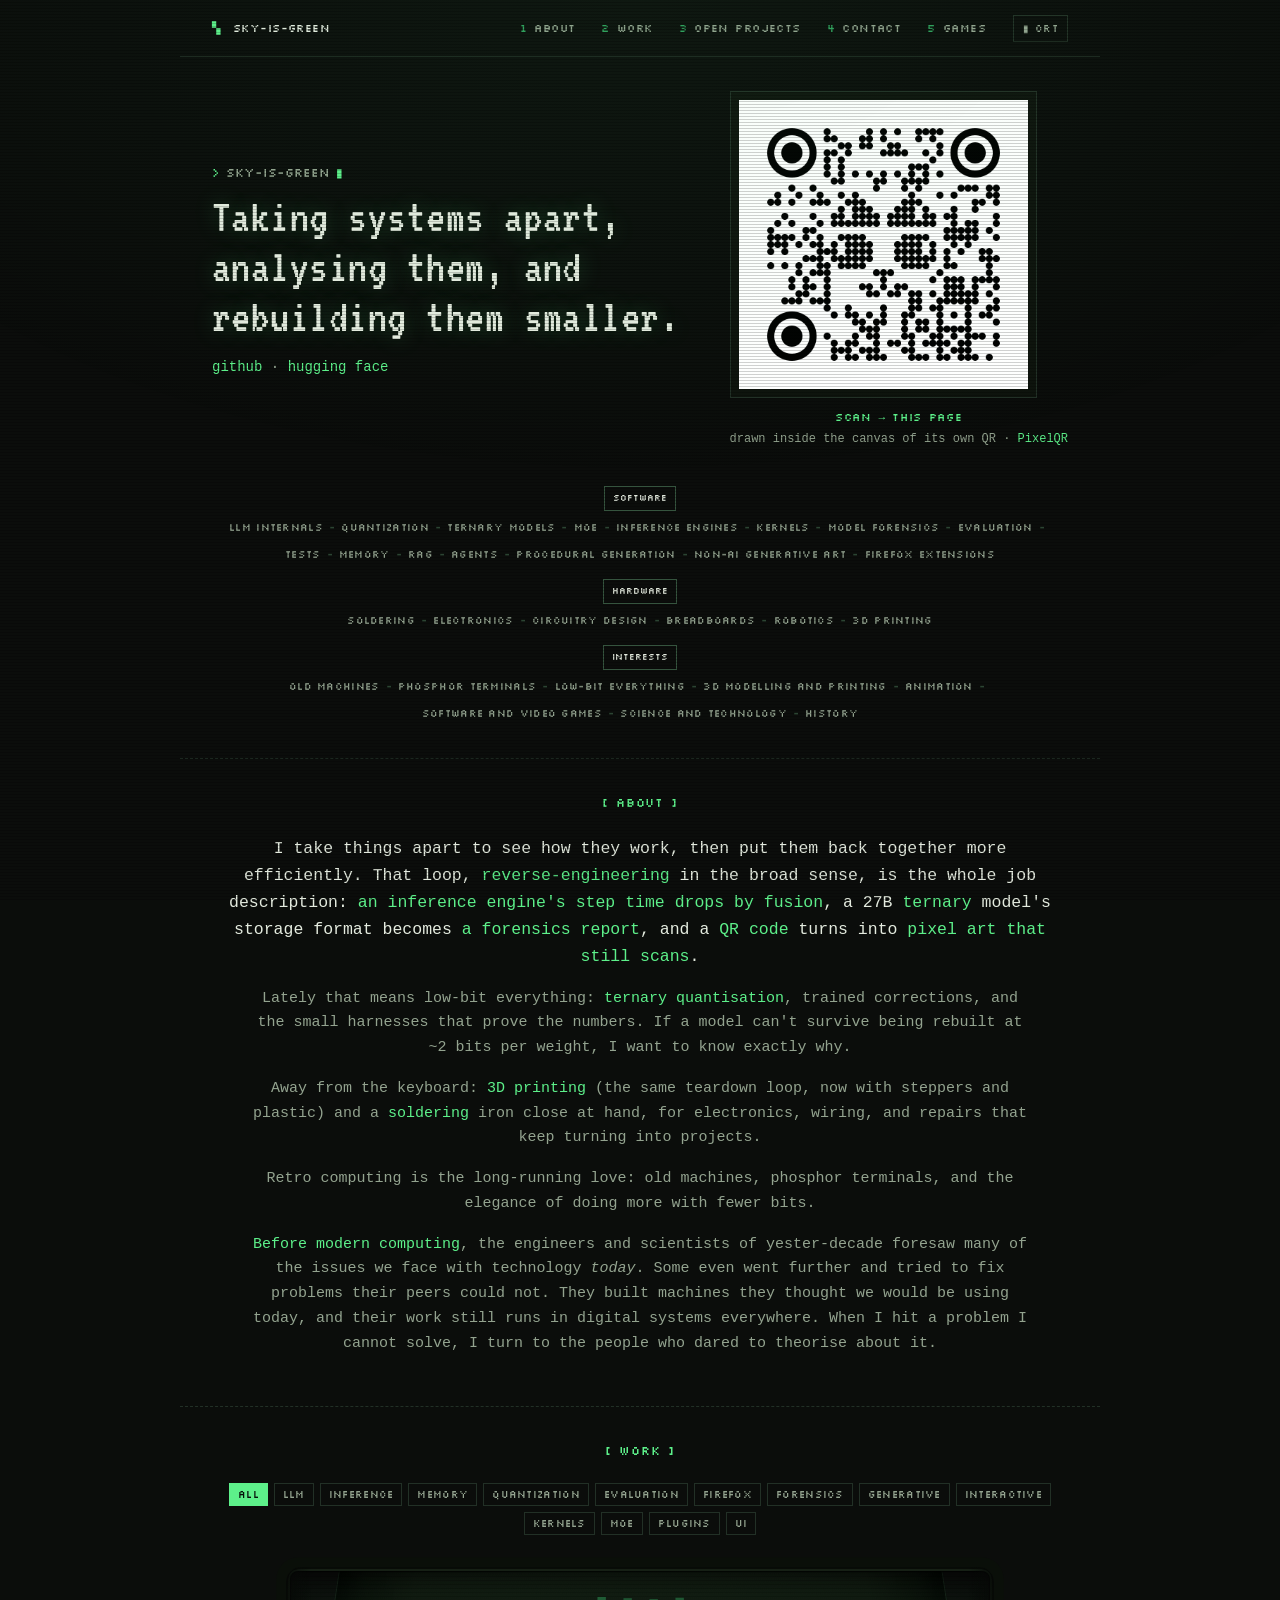
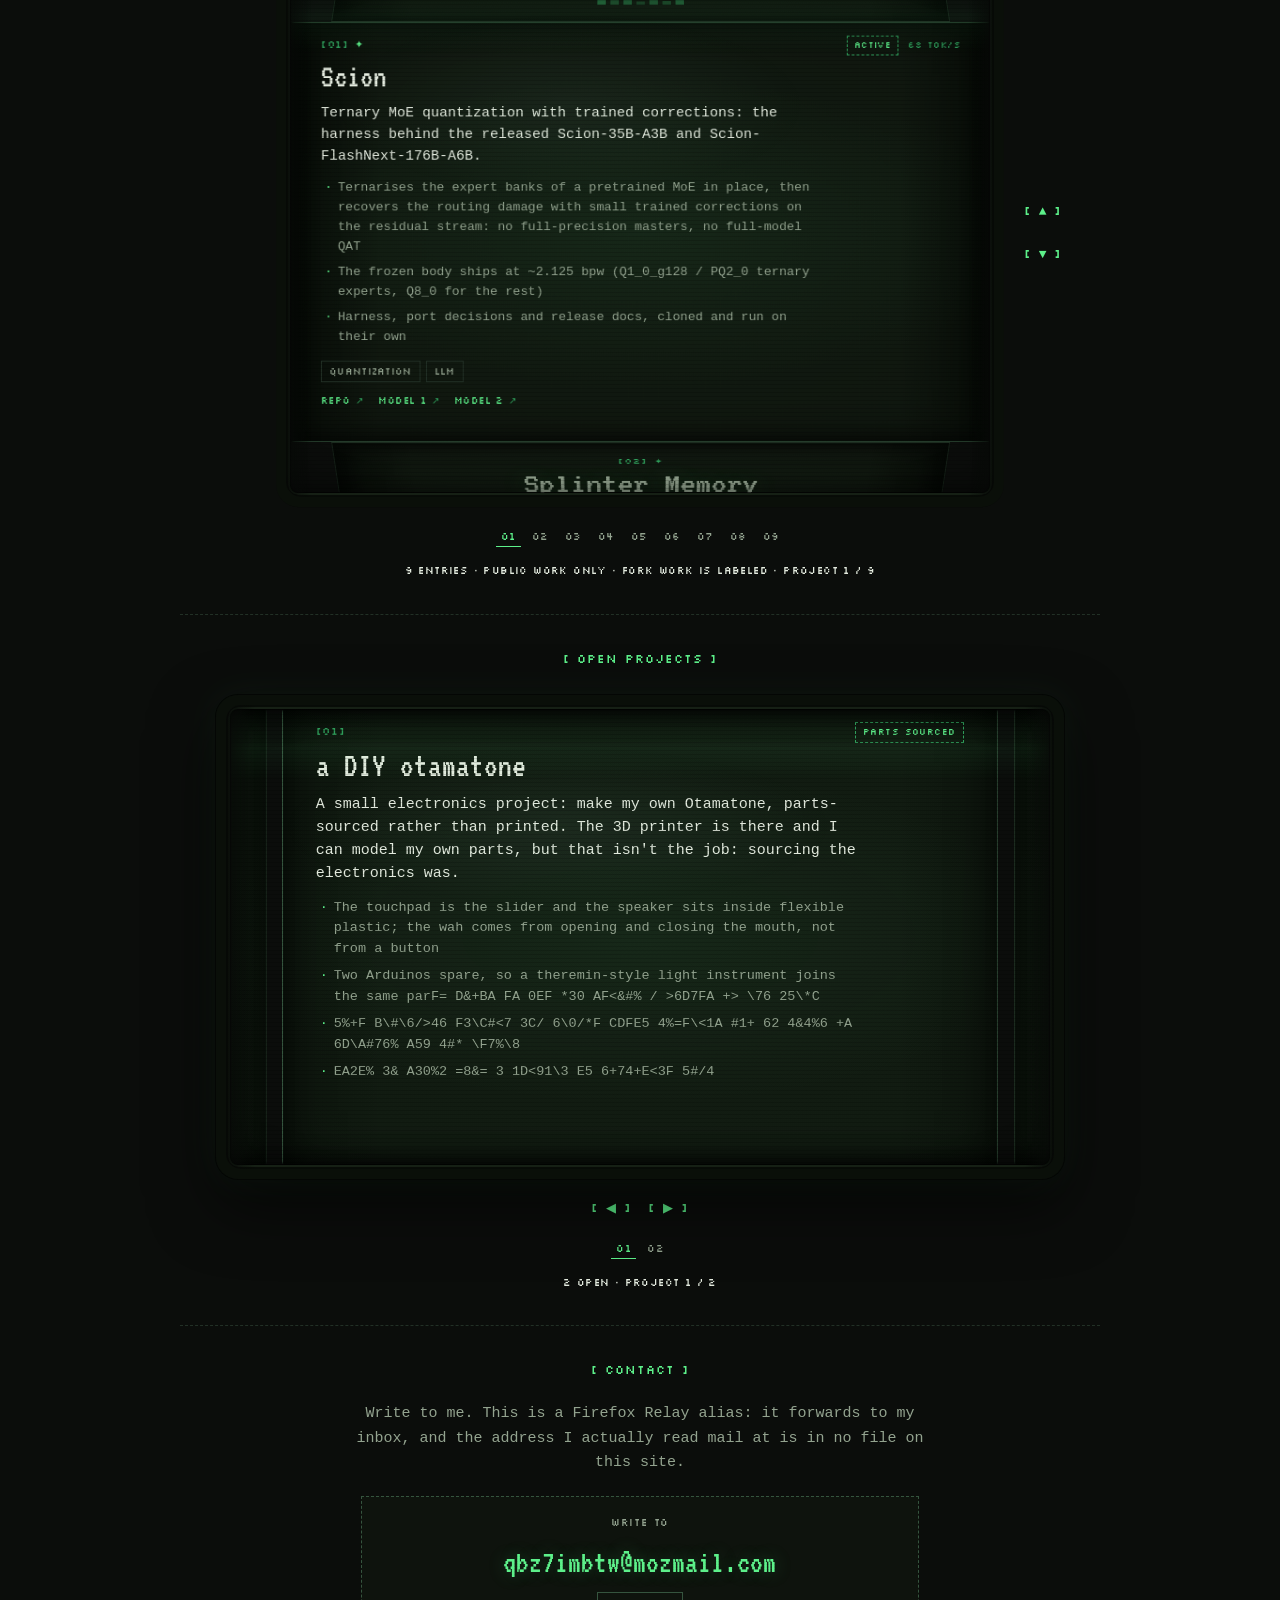
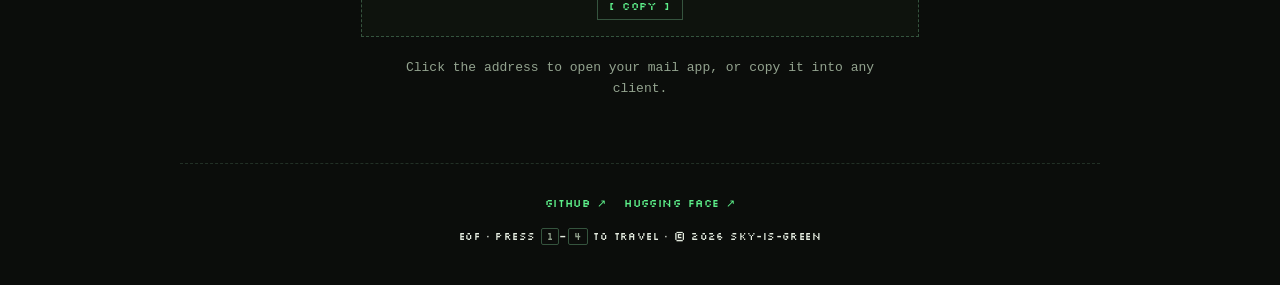
==== index.html @ 5f0b4813 "Initial commit: the portfolio, as it stands The site, the PixelQR mirror, the avatar assets and the " ====
<!DOCTYPE html>
<html lang="en">
<head>
<meta charset="utf-8">
<meta name="viewport" content="width=device-width, initial-scale=1">
<title>Ricky · sky-is-green</title>
<meta name="description" content="Ricky (sky-is-green): low-bit systems, ternary quantization, inference engines, and things taken apart to be rebuilt smaller.">
<link rel="icon" href="data:image/svg+xml,%3Csvg xmlns='http://www.w3.org/2000/svg' viewBox='0 0 16 16'%3E%3Crect width='16' height='16' fill='%230b0d0b'/%3E%3Crect x='3' y='3' width='10' height='10' fill='none' stroke='%235df08a' stroke-width='2'/%3E%3Crect x='6' y='6' width='4' height='4' fill='%235df08a'/%3E%3C/svg%3E">
<link rel="stylesheet" href="styles.css">
</head>
<body>
<a class="skip" href="#work">skip to work</a>

<header class="bar wrap">
  <a class="brand" href="#top"><span class="brand-mark" aria-hidden="true">▚</span> sky-is-green</a>
  <nav class="menu" aria-label="main menu">
    <a href="#about"><span class="num" aria-hidden="true">1</span>about</a>
    <a href="#work"><span class="num" aria-hidden="true">2</span>work</a>
    <a href="#open"><span class="num" aria-hidden="true">3</span>open projects</a>
    <a href="#contact"><span class="num" aria-hidden="true">4</span>contact</a>
    <a href="games/"><span class="num" aria-hidden="true">5</span>games</a>
  </nav>
  <button class="crt-toggle" id="crt-toggle" type="button" aria-pressed="true" title="toggle the CRT look">▮&nbsp;crt</button>
</header>

<main id="top">

  <section class="hero wrap" aria-labelledby="hero-tagline">
    <div class="hero-in">
      <div class="hero-text">
        <p class="hello"><span class="prompt" aria-hidden="true">&gt;</span> <span id="profile-name">…</span><span class="cursor" aria-hidden="true">▮</span></p>
        <h1 id="hero-tagline"></h1>
        <p class="sub" id="hero-links"></p>
      </div>
      <figure class="avatar">
        <img id="hero-avatar" src="assets/qr/hero-qr.png" width="820" height="820" alt="Pixel art rendered as a fully scannable QR code. It points at this page">
        <figcaption>
          <span class="scan-line">scan → this page</span>
          <span class="dim">drawn inside the canvas of its own QR · <a href="games/#cab-pixelqr">PixelQR</a></span>
        </figcaption>
      </figure>
    </div>
    <div class="skills" id="skills"></div>
  </section>

  <section id="about" class="wrap" aria-labelledby="sec-about">
    <h2 class="sec-label" id="sec-about"><span aria-hidden="true">[</span> about <span aria-hidden="true">]</span></h2>
    <div class="about" id="about-body"></div>
  </section>

  <section id="work" class="wrap" aria-labelledby="sec-work">
    <h2 class="sec-label" id="sec-work"><span aria-hidden="true">[</span> work <span aria-hidden="true">]</span></h2>
    <div class="filters" id="filters" role="group" aria-label="filter projects by tag"></div>
    <div class="tumbler" id="tumbler" role="group" aria-roledescription="carousel" aria-label="projects">
      <!-- A pad the width of the rail, set by sizeDrum(): the rail is in the row
           with the frame, so without it the frame sits half a rail left of the
           section's centre line. -->
      <div class="tum-pad" aria-hidden="true"></div>
      <!-- The scroller and the monitor are siblings, not parent and child: the
           monitor is positioned against the frame and simply painted over the
           scroller. The stage used to sit inside the scroller relying on
           position: sticky, but sticky never applied — screen.js mounts class
           "scr" on the stage and .scr's later position: relative wins the
           cascade, so the stage scrolled away with the content and the drum
           read as a blank gap (verified in Firefox). The scroller is now only
           what generates scroll input; the stage never moves with it. -->
      <div class="tum-frame" id="tum-frame">
        <div class="tum-viewport" id="tum-viewport" tabindex="0" aria-label="projects: scroll, swipe, or use the arrow keys">
          <div class="tum-space" id="tum-space" aria-hidden="true"></div>
        </div>
        <div class="tum-stage" id="tum-stage">
          <div class="tum-drum" id="tum-drum"></div>
          <!-- the monitor chrome (glass, signal, frame) is mounted by screen.js -->
        </div>
      </div>
      <div class="tum-side">
        <button class="tum-btn" id="tum-up" type="button" aria-label="previous project">[&nbsp;▲&nbsp;]</button>
        <button class="tum-btn" id="tum-down" type="button" aria-label="next project">[&nbsp;▼&nbsp;]</button>
      </div>
    </div>
    <div class="ticks" id="tum-ticks" role="group" aria-label="jump to project"></div>
    <p class="dim count" id="count" aria-live="polite"></p>
  </section>

  <section id="open" class="wrap" aria-labelledby="sec-open">
    <h2 class="sec-label" id="sec-open"><span aria-hidden="true">[</span> open projects <span aria-hidden="true">]</span></h2>
    <!-- The drum's cards, slid sideways instead of rolled: one monitor over a
         scroll-snap track, one card centred at a time with a sliver of each
         neighbour left showing. The centred card is the awake one; the slivers
         hold their standby plates. -->
    <div class="caro" id="caro">
      <div class="caro-track" id="caro-track" tabindex="0" role="group" aria-roledescription="carousel" aria-label="open projects: scroll, swipe, drag, or use the arrow keys"></div>
    </div>
    <div class="caro-side" id="caro-side">
      <button class="tum-btn" id="caro-prev" type="button" aria-label="previous open project">[&nbsp;◀&nbsp;]</button>
      <button class="tum-btn" id="caro-next" type="button" aria-label="next open project">[&nbsp;▶&nbsp;]</button>
    </div>
    <div class="ticks" id="caro-ticks" role="group" aria-label="jump to open project"></div>
    <p class="dim count" id="caro-count" aria-live="polite"></p>
  </section>

  <section id="contact" class="wrap" aria-labelledby="sec-contact">
    <h2 class="sec-label" id="sec-contact"><span aria-hidden="true">[</span> contact <span aria-hidden="true">]</span></h2>
    <div class="contact" id="contact-body">
      <p class="contact-intro" id="contact-intro"></p>
      <!-- The address is a Firefox Relay alias: mail sent to it is forwarded to
           the real inbox, and the inbox is in no file in this repo — only the
           alias is published. app.js fills it in from data/profile.json. -->
      <div class="contact-box">
        <span class="contact-label">write to</span>
        <a class="contact-addr" id="contact-mail" href="#">…</a>
        <div class="contact-actions">
          <button class="contact-btn" type="button" id="contact-copy">[ copy ]</button>
        </div>
      </div>
      <p class="contact-note" id="contact-note"></p>
    </div>
  </section>

</main>

<footer id="colophon" class="wrap">
  <div class="links" id="contact-links"></div>
  <p class="eof dim">EOF · press <span class="key">1</span>–<span class="key">4</span> to travel · © <span id="year"></span> sky-is-green</p>
</footer>

<noscript><p class="wrap dim">This page renders its content from <code>data/*.json</code>: please enable JavaScript (it's all static and same-origin).</p></noscript>

<script src="screen.js"></script>
<script src="app.js"></script>
</body>
</html>
---- styles.css ----
/* sky-is-green — retro / low-bit theme
   phosphor green on near-black, terminal type, scanlines, a DOS menu,
   and a Fallout-style project tumbler */

/* ---------- fonts (self-hosted, OFL) ---------- */
@font-face { font-family: 'vt323'; src: url('assets/fonts/vt323-400.woff2') format('woff2'); font-weight: 400; font-display: swap; }
@font-face { font-family: 'silkscreen'; src: url('assets/fonts/silkscreen-400.woff2') format('woff2'); font-weight: 400; font-display: swap; }
@font-face { font-family: 'silkscreen'; src: url('assets/fonts/silkscreen-700.woff2') format('woff2'); font-weight: 700; font-display: swap; }

/* ---------- tokens ---------- */
:root {
  --bg: #0b0d0b;
  --bg-panel: #0e130d;
  --ink: #e4ebdf;
  --ink-dim: #93a38f;
  --acc: #5df08a;
  --acc-deep: #2f9e5b;
  --line: #223026;
  --line-bright: #35543e;
  --mono: ui-monospace, 'SFMono-Regular', Menlo, Consolas, 'Liberation Mono', monospace;
  --display: 'vt323', var(--mono);
  --label: 'silkscreen', var(--mono);
  color-scheme: dark;
}

/* ---------- base ---------- */
* { box-sizing: border-box; }
html { scroll-behavior: smooth; }
body {
  margin: 0;
  background: var(--bg);
  color: var(--ink);
  font: 15px/1.65 var(--mono);
}
.wrap { max-width: 920px; margin-inline: auto; padding-inline: clamp(16px, 4vw, 32px); }
a { color: var(--acc); text-decoration: none; }
a:hover { text-decoration: underline; text-underline-offset: 3px; }
::selection { background: var(--acc); color: #06120a; }
:focus-visible { outline: 2px dashed var(--acc); outline-offset: 3px; border-radius: 2px; }
.skip { position: absolute; left: -9999px; top: 0; background: var(--acc); color: #06120a; padding: 8px 14px; z-index: 50; font-family: var(--label); font-size: 11px; }
.skip:focus { left: 8px; top: 8px; }

/* scrollbar */
::-webkit-scrollbar { width: 10px; height: 10px; }
::-webkit-scrollbar-track { background: var(--bg); }
::-webkit-scrollbar-thumb { background: var(--line); border: 2px solid var(--bg); }
::-webkit-scrollbar-thumb:hover { background: var(--line-bright); }

/* CRT: scanlines + a whisper of glow (toggleable) */
body::after {
  content: '';
  position: fixed; inset: 0; pointer-events: none; z-index: 40;
  background: repeating-linear-gradient(to bottom, rgba(0, 0, 0, 0) 0 2px, rgba(0, 0, 0, 0.18) 2px 3px);
}
body::before {
  content: '';
  position: fixed; inset: 0; pointer-events: none; z-index: 39;
  background: radial-gradient(120% 90% at 50% 0%, rgba(93, 240, 138, 0.05), transparent 60%);
}
html.crt-off body::after, html.crt-off body::before { display: none; }
@media (prefers-contrast: more) { body::after, body::before { display: none; } }

/* ---------- header: DOS menu bar ---------- */
.bar {
  display: flex; align-items: center; flex-wrap: wrap; gap: 10px 16px;
  padding-block: 12px; border-bottom: 1px solid var(--line);
}
.brand { font-family: var(--label); font-size: 11px; color: var(--ink); letter-spacing: 0.04em; }
.brand:hover { text-decoration: none; color: var(--acc); }
.brand-mark { color: var(--acc); margin-right: 6px; }
.menu { display: flex; flex-wrap: wrap; gap: 4px; margin-left: auto; font-family: var(--label); font-size: 11px; }
.menu a {
  color: var(--ink-dim); padding: 6px 10px; letter-spacing: 0.04em;
  border: 1px solid transparent;
}
.menu a:hover { color: var(--acc); border-color: var(--acc-deep); text-decoration: none; }
.menu a .num { color: var(--acc-deep); margin-right: 7px; }
.crt-toggle {
  font-family: var(--label); font-size: 10px; letter-spacing: 0.04em;
  color: var(--ink-dim); background: none; border: 1px solid var(--line);
  padding: 6px 9px; cursor: pointer;
}
.crt-toggle:hover { color: var(--acc); border-color: var(--acc-deep); }
.crt-toggle[aria-pressed="false"] { color: var(--acc-deep); }

/* ---------- hero ----------
   The hero is as tall as what is in it: the prompt, the title and the portrait,
   with the tag lists just under them, all one block. It used to be stretched to
   fill the first screen, which put the tags a long way below the portrait and
   then left the rest of the screen empty before the dashed divider — the
   padding here is the shared `section` 34px for the same reason, so the divider
   sits as far below the tags as it does above the next heading. The portrait is
   centred against the title rather than against a block, which is why the
   skills are not in the row it lives in — with them in there the row grew to
   500px and the portrait sat low. */
.hero {
  display: grid;
  gap: clamp(24px, 4vh, 44px);
}
.hero-in {
  display: grid; grid-template-columns: 1fr auto;
  gap: clamp(20px, 5vw, 48px); align-items: center;
}
.hero-text { min-width: 0; }
.hello { font-family: var(--label); font-size: 12px; color: var(--ink-dim); margin: 0 0 10px; }
.prompt { color: var(--acc); }
.hero h1 {
  font-family: var(--display); font-weight: 400; margin: 0 0 14px;
  font-size: clamp(30px, 5.4vw, 47px); line-height: 1.06; letter-spacing: 0.01em;
  text-shadow: 0 0 22px rgba(93, 240, 138, 0.28);
}
.hero .sub { color: var(--ink-dim); margin: 0; font-size: 14px; }
.avatar { margin: 0; text-align: center; }
.avatar img {
  display: block; width: clamp(208px, 24vw, 320px); height: auto;
  border: 1px solid var(--line); padding: 8px; background: var(--bg-panel);
}
.avatar figcaption { margin-top: 10px; font-size: 12px; color: var(--ink-dim); }
.scan-line { display: block; font-family: var(--label); font-size: 11px; color: var(--acc); margin-bottom: 4px; letter-spacing: 0.06em; }
@media (max-width: 720px) {
  .hero-in { grid-template-columns: 1fr; }
  .avatar { justify-self: center; order: 2; }
  /* the caption is wider than the portrait, and the figure is centred as a
     whole — so the image needs centring inside it too, or it sits left */
  .avatar img { margin-inline: auto; width: 208px; height: 208px; }
}

/* ---------- skills ---------- */
/* The group is the boxed thing and the tags under it are plain dim text: the
   category is the label, the tags are the detail. The label sits on its own
   line above its tags, so a long list of concepts can start at the block's own
   left edge; the tags sit in their own element (`div.tags`) so the ones that
   wrap hang under the first tag rather than under the box. */
.skills { display: grid; gap: 14px; }
/* the whole block centres — each group's label and its tags — matching the
   page below the hero */
.skills .row { display: grid; justify-items: center; gap: 6px; }
.skills .tags { display: flex; flex-wrap: wrap; justify-content: center; gap: 6px 0; }
.skills .g {
  font-family: var(--label); font-size: 9px; color: var(--ink); text-transform: uppercase;
  border: 1px solid var(--line-bright); padding: 4px 8px; text-align: center;
}
/* a dash between the tags rather than a bare gap: the row reads as one line of
   separated words. The dash belongs to the tag it follows, so a wrap leaves it
   at the end of the line rather than opening the next one with it. A tag never
   breaks inside itself, so a dash never lands alone. */
.skills .chip.static { white-space: nowrap; }
.skills .chip.static:not(:last-child)::after {
  content: '-'; margin-inline: 6px; color: var(--line-bright);
}

/* ---------- chips ---------- */
.chip {
  font-family: var(--label); font-size: 10px; text-transform: uppercase; letter-spacing: 0.03em;
  color: var(--ink-dim); background: transparent; border: 1px solid var(--line);
  padding: 4px 8px; cursor: pointer;
}
.chip:hover { color: var(--acc); border-color: var(--acc-deep); }
.chip.active { background: var(--acc); border-color: var(--acc); color: #06120a; }
/* the skills' tags are not filters: no box and no hover, just quiet text */
.chip.static { cursor: default; border: 0; background: none; padding: 4px 0; }
.chip.static:hover { color: var(--ink-dim); }

/* ---------- sections ---------- */
section { padding-block: 34px; }
.sec-label {
  font-family: var(--label); font-size: 12px; font-weight: 400; letter-spacing: 0.08em;
  color: var(--acc); margin: 0 0 22px; text-transform: uppercase;
}
#about, #work, #open, #contact { border-top: 1px dashed var(--line); }

/* ---------- about ---------- */
/* the paragraphs take the whole column (86ch ≈ the 856px the wrap leaves), so
   the page is as short as the text allows — the request was "wider … which will
   shorten the page-length", 68ch was leaving ~180px of column unused per line */
.about p { margin: 0 auto 16px; max-width: 86ch; }
.about p:first-child { font-size: 16.5px; color: var(--ink); }
.about p + p { color: var(--ink-dim); }

/* ---------- work: 3D drum tumbler (pip-boy style) ---------- */
.filters { display: flex; flex-wrap: wrap; gap: 6px; margin-bottom: 18px; }
.count { font-family: var(--label); font-size: 10px; letter-spacing: 0.04em; margin: 16px 0 0; }

.tumbler { display: flex; gap: 10px; align-items: stretch; }
/* The rail (up/down) is a flex item of its own, so the drum's frame is only
   centred by accident: at 1300px it sat 29px left of the line every other
   centred thing on the page sits on (ticks, count, filters, hero, about). This
   pad mirrors the rail — sizeDrum() measures it — and puts the frame back on
   that line, which is the middle of the drum's window. */
.tum-pad { flex: 0 0 auto; width: var(--rail, 0px); }
/* The scroller and the monitor are siblings. The monitor is positioned against
   this frame and never moves; the scroller only generates scroll input. The
   stage used to sit inside the scroller relying on position: sticky, but
   sticky never applied — .scr's later position: relative wins the cascade, so
   the stage scrolled away with the content and the drum read as a blank gap. */
.tum-frame {
  position: relative;
  flex: 1 1 auto; height: var(--tumh, clamp(380px, 62vh, 560px));
  --tumh: clamp(380px, 62vh, 560px);
}
.tum-viewport {
  position: absolute; inset: 0;
  overflow-y: auto; overflow-x: hidden; scrollbar-width: none;
  cursor: grab; user-select: none; outline: none;
}
.tum-viewport::-webkit-scrollbar { display: none; }
.tum-viewport.dragging { cursor: grabbing; }
.tum-space { height: 0; }
/* The frame's direct-child selector outranks .scr (mounted on the stage by
   screen.js, later in this file, setting position: relative) — without it the
   monitor would collapse to height 0 and the cull would hide every card. */
.tum-frame > .tum-stage {
  position: absolute; inset: 0;
  pointer-events: none;   /* the scroller underneath keeps the wheel and drags */
  --sc: 0.72; /* card draw scale (also read by the bezel/compensation maths) */
  /* The cards ride a cylinder, so the far ones project well outside the frame:
     the monitor is the window they are seen *through*. The scroller used to do
     this clipping by being their ancestor; as siblings it has to be explicit,
     or the neighbours spill over the rest of the page.
     overflow alone clips at the stage's padding box, i.e. the *frame's* box,
     which is 4px outside the opaque bezel — so a sliver of the rolling
     neighbours showed in that gutter, ending in a hard straight cut just
     outside the monitor. The clip below lands on the bezel's outline instead
     (the same 4px inset the bezel itself uses, and its radius), so the cards
     run under the plastic and vanish behind the monitor's edge. */
  overflow: hidden;
  clip-path: inset(var(--frame-inset, 4px) round calc(var(--frame-radius, 15px) + 7px));
}
/* the cylinder itself: the perspective stage the cards roll on.
   There is no top/bottom fade any more — it used to hide the edges of the
   stack, but the cards now butt and the drum continues past the frame, so a
   fade here would just dim the seam it is supposed to hide. The bezel's
   vignette does the softening instead. */
.tum-drum {
  position: absolute; inset: 0;
  perspective: var(--persp, 1900px);
}
/* The card's width is set from app.js so that it projects to exactly the screen
   the frame opens — no part of a card is ever cut off by the frame. */
.slide {
  position: absolute; top: 50%; left: 50%;
  width: var(--card-w, 100%);
  margin-left: calc(var(--card-w, 100%) / -2);
  transform: translateY(-50%) rotateX(var(--a, 0deg)) translateZ(var(--r, 480px)) scale(var(--sc, 0.72));
  backface-visibility: hidden;
  will-change: transform, opacity;
  pointer-events: none;
}
.slide.active { pointer-events: auto; }

/* ---------- the monitor: frame, glass, signal ----------
   Mounted by screen.js on any box: the same chrome runs over the project drum
   and over a game canvas, because all of it is screen-space — it sits *over*
   whatever the screen contains and never needs to know what that is. Sizes come
   from --frame-inset / --bezel so a screen can sit inside a larger box. */
.scr {
  position: relative;
  isolation: isolate;        /* keeps the content's z-index off the rest of the page */
  --frame-inset: 0px;
  --bezel: 12px;
  --frame-radius: 15px;
}
.scr-glass, .scr-glitch {
  position: absolute;
  inset: calc(var(--frame-inset) + var(--bezel));
  border-radius: var(--frame-radius);
  pointer-events: none;
}
/* The frame is inset over the content rather than wrapped around it: its border
   *is* the bezel and its padding box is the visible screen. */
.scr-bezel {
  position: absolute; inset: var(--frame-inset);
  box-sizing: border-box;
  border: var(--bezel) solid #0a0f09;
  border-radius: calc(var(--frame-radius) + 7px);
  pointer-events: none; z-index: 700;
  box-shadow:
    inset 0 0 0 2px #1b271a,
    inset 0 0 0 3px rgba(0, 0, 0, 0.65),
    inset 0 2px 0 rgba(93, 240, 138, 0.07),
    0 0 0 1px #040604,
    0 0 34px rgba(93, 240, 138, 0.05),
    0 26px 64px rgba(0, 0, 0, 0.6);
}
/* the recessed screen: soft all-round edges so the picture glows down into the
   frame instead of meeting a hard edge */
.scr-bezel::before {
  content: ''; position: absolute; inset: -2px; border-radius: var(--frame-radius); pointer-events: none;
  background:
    linear-gradient(90deg, rgba(9, 12, 9, 0.8) 0, rgba(9, 12, 9, 0) 3.5%, rgba(9, 12, 9, 0) 96.5%, rgba(9, 12, 9, 0.8) 100%),
    radial-gradient(120% 120% at 50% 50%, rgba(9, 12, 9, 0) 68%, rgba(9, 12, 9, 0.55) 100%);
  box-shadow: inset 0 0 20px rgba(0, 0, 0, 0.45);
}
html.drum-off .scr-bezel { display: none; }

/* The glass: the curvature of a tube is a property of the screen, not of the
   picture on it, so it must not move when the picture does — and it must not sit
   on the cards, whose top and bottom edges are shared with their neighbours. A
   specular sweep high on the face, and an elliptical falloff that pulls the
   corners in like a raster rather than darkening the edges in straight lines. */
.scr-glass {
  z-index: 640;
  background:
    radial-gradient(46% 24% at 40% 26%, rgba(186, 255, 214, 0.05), transparent 74%),
    radial-gradient(120% 82% at 50% 50%, rgba(2, 5, 2, 0) 62%, rgba(2, 5, 2, 0.5) 100%);
  box-shadow: inset 0 0 30px rgba(0, 0, 0, 0.45);
}
html.crt-off .scr-glass { display: none; }

/* Signal: the monitor's own noise. Screen-space, so it sits on the glass rather
   than on any one card — which is what lets a tear cross a seam. */
.scr-glitch {
  z-index: 660;
  overflow: hidden;
  /* Its own composited layer: the scanlines are a transparent stripe pattern
     over the whole glass, so without this the browser repaints the full area
     every frame as the picture moves underneath — measured at p95 24ms against
     6ms with the layer promoted. */
  will-change: transform;
}
.scr-glitch .scan {
  position: absolute; inset: 0;
  background: repeating-linear-gradient(to bottom, rgba(0, 0, 0, 0) 0 3px, rgba(0, 0, 0, 0.2) 3px 4px);
  opacity: 0.7;
  will-change: transform;
}
.scr-glitch .roll {
  position: absolute; left: 0; right: 0; top: 0; height: 16%;
  background: linear-gradient(180deg, rgba(93, 240, 138, 0), rgba(93, 240, 138, 0.03) 45%, rgba(93, 240, 138, 0.055) 55%, rgba(93, 240, 138, 0));
  animation: scr-roll 9s linear infinite;
}
/* transform, not `top`: an animated offset would relayout and repaint this
   layer every frame, and the layer covers the whole glass */
@keyframes scr-roll { from { transform: translateY(-110%); } to { transform: translateY(730%); } }
/* a jump at this opacity is easy to miss, so it flares as it lands */
.scr-glitch .roll.jumped { filter: brightness(2.4); }
.scr-glitch .tear {
  position: absolute; left: -2%; right: -2%; height: 26px; opacity: 0;
  background: linear-gradient(90deg, rgba(93, 240, 138, 0.07), rgba(255, 255, 255, 0.05) 40%, rgba(93, 240, 138, 0.05));
}
.scr-glitch .tear.on { animation: scr-tear 220ms steps(3, end) 1; }
@keyframes scr-tear {
  0%   { opacity: 0; transform: translateX(0); }
  20%  { opacity: 1; transform: translateX(-7px); }
  55%  { opacity: 0.7; transform: translateX(5px); }
  100% { opacity: 0; transform: translateX(0); }
}
html.crt-off .scr-glitch { display: none; }

/* magnetic interference: the picture is yanked to the right and sheared, then
   snaps back. Keyframes rather than a transition so it can be retriggered at
   any moment and still recover cleanly. */
.scr .interfere { animation: scr-interfere 240ms steps(6, end) 1; }
@keyframes scr-interfere {
  0%   { transform: none; }
  16%  { transform: translateX(22px) skewX(-5deg) scaleX(1.02); }
  33%  { transform: translateX(26px) skewX(-6deg) scaleX(1.02); }
  50%  { transform: translateX(10px) skewX(-2deg); }
  70%  { transform: translateX(-6px) skewX(1.5deg); }
  85%  { transform: translateX(3px) skewX(-0.5deg); }
  100% { transform: none; }
}
/* the whole glass lifts for one frame as the interference hits */
.scr-glitch.flashed { filter: brightness(1.6); }
@media (prefers-reduced-motion: reduce) {
  .scr .interfere { animation: none; }
  .scr-glitch .roll { animation: none; }
  .scr-glitch .tear { display: none; }
}

/* ---------- cards: little CRT faces ----------
   The face is deliberately symmetric top to bottom: the cards now butt edge to
   edge, so the bottom edge of one is physically the top edge of the next, and
   anything asymmetric (a sheen anchored near the top, a bottom-only inner
   shadow, a drop shadow under the card) shows up as a band across the seam. */
.slide-card {
  position: relative;
  height: var(--card-h, 460px);
  border-radius: 6px;
  padding: 15px 34px;
  /* how much of the record's own type scale this face has room for, set per
     card by fitRecords() in app.js */
  --rec: 1;
  /* The CRT silhouette: top and bottom edges bow outward (see crtPath in
     app.js). The sides are off-screen, so only those two edges need the bow —
     and because every card bows identically, adjacent edges follow the same
     curve, overlapping slightly instead of separating at the middle. */
  clip-path: var(--crt-path, none);
  overflow: hidden;   /* a long record is clipped at the face, never spills */
}
.slide-card { --narrow: 0.88; }
/* relative, so the record paints above .face: a positioned layer paints after
   non-positioned content, whatever the tree order says */
.slide-inner { position: relative; }

/* The surface. A card that is not the one in front draws narrower, so the drum
   reads as a lit panel between two set-back ones; because it is a layer of its
   own, narrowing it never touches the text. The side gradients curve it into
   shadow, and the matching top/bottom shadows put a groove at the seam where
   two faces meet. */
.face {
  position: absolute; inset: 0;
  border: 1px solid #1c2b1f;
  transform: scaleX(var(--narrow, 0.88));
  transition: transform 170ms linear;
  /* slightly convex glass: a centre-bright phosphor field, with the highlight
     in the middle rather than near the top */
  background:
    radial-gradient(92% 58% at 50% 50%, rgba(93, 240, 138, 0.05), transparent 64%),
    radial-gradient(150% 135% at 50% 50%, #131d13 0%, #0e140d 60%, #080c07 100%);
  box-shadow:
    inset 0 0 0 1px rgba(93, 240, 138, 0.035),
    inset 0 0 46px rgba(0, 0, 0, 0.5),
    inset 0 12px 20px -12px rgba(0, 0, 0, 0.85),
    inset 0 -12px 20px -12px rgba(0, 0, 0, 0.85);
}
.face::after {
  content: ''; position: absolute; inset: 0;
  background: linear-gradient(90deg,
    rgba(4, 7, 4, 0.92) 0, rgba(4, 7, 4, 0.45) 4%, rgba(4, 7, 4, 0) 13%,
    rgba(4, 7, 4, 0) 87%, rgba(4, 7, 4, 0.45) 96%, rgba(4, 7, 4, 0.92) 100%);
}
.slide.awake .slide-card { --narrow: 1; }
.slide.awake .face { border-color: var(--line-bright); }
.slide.awake .slide-card::before, .slide.awake .slide-card::after {
  content: ''; position: absolute; width: 12px; height: 12px; border: 2px solid var(--acc-deep); pointer-events: none;
}
.slide.awake .slide-card::before { top: -2px; left: -2px; border-right: 0; border-bottom: 0; }
.slide.awake .slide-card::after { bottom: -2px; right: -2px; border-left: 0; border-top: 0; }
.slide-card .head { display: flex; justify-content: space-between; align-items: baseline; margin-bottom: calc(6px * var(--rec)); }
.head-right { display: flex; gap: calc(10px * var(--rec)); align-items: baseline; }

/* ---------- standby: what a card shows until it is the one in front ----------
   Number and title alone, at the top of the face — the only part of a
   neighbour you can see while rolling is its first/last ~44px, so a vertically
   centred title would never be glimpsed coming in. The bar at the foot gives
   the outgoing edge something to show. */
.plate {
  position: absolute; inset: 0;
  display: flex; flex-direction: column; align-items: center;
  padding: 20px 0 26px;
  transition: opacity 160ms linear;
}
.plate-num { font-family: var(--label); font-size: 11px; color: var(--acc-deep); letter-spacing: 0.08em; margin-bottom: 6px; }
.plate-title {
  font-family: var(--display); font-weight: 400; margin: 0;
  font-size: clamp(30px, 3.4vw, 50px); line-height: 1;
  color: var(--ink-dim); text-align: center;
  text-shadow: 0 0 30px rgba(93, 240, 138, 0.18);
}
.plate-foot { margin-top: auto; display: flex; gap: 5px; align-items: flex-end; height: 12px; }
.plate-foot i { width: 9px; background: var(--acc-deep); opacity: 0.5; }
.plate-foot i:nth-child(1) { height: 12px; }
.plate-foot i:nth-child(2) { height: 7px; opacity: 0.34; }
.plate-foot i:nth-child(3) { height: 10px; opacity: 0.44; }
.plate-foot i:nth-child(4) { height: 5px; opacity: 0.26; }
.plate-foot i:nth-child(5) { height: 9px; opacity: 0.4; }
.plate-foot i:nth-child(6) { height: 6px; opacity: 0.3; }
.plate-foot i:nth-child(7) { height: 11px; opacity: 0.46; }
.slide.awake .plate { opacity: 0; }

/* awake: the record, generated on view */
.body { transition: opacity 220ms linear; }
.slide:not(.awake) .body { opacity: 0; }
/* the readout row rides the same `--rec` scale as the record: the badge and the
   tok/s readout share a 244px-wide face with the number, and at full size they
   wrap onto a second line (and make the head 16px taller) on a phone */
.gen-rate { font-family: var(--label); font-size: calc(9px * var(--rec)); letter-spacing: 0.05em; color: var(--acc-deep); }
.gen-rate.gen::after { content: '▮'; margin-left: 4px; animation: gen-blink 700ms steps(1, end) infinite; }
@keyframes gen-blink { 50% { opacity: 0; } }
.proj-num { font-family: var(--label); font-size: calc(11px * var(--rec)); color: var(--acc-deep); letter-spacing: 0.06em; }
.proj-num .star { color: var(--acc); }
.kind-badge {
  font-family: var(--label); font-size: calc(9px * var(--rec)); letter-spacing: 0.05em; text-transform: uppercase;
  color: var(--acc); border: 1px dashed var(--acc-deep); padding: calc(2px * var(--rec)) calc(7px * var(--rec));
}
/* The record. Every size here is multiplied by the card's `--rec` (1 unless
   fitRecords() in app.js had to shrink it): a record that is too long for the
   face is shown smaller, rather than run off the bottom of the card. Margins
   take the same factor, so the shape of the record is unchanged. */
.proj-title { font-family: var(--display); font-size: calc(clamp(26px, 3.8vw, 34px) * var(--rec)); font-weight: 400; margin: 0 0 calc(4px * var(--rec)); line-height: 1.05; }
.proj-title a { color: var(--ink); }
.proj-title a:hover { color: var(--acc); text-decoration: none; }
.proj-hook { font-size: calc(15px * var(--rec)); margin: calc(8px * var(--rec)) 0 calc(12px * var(--rec)); color: var(--ink); max-width: 60ch; line-height: 1.55; }
.proj-bullets { margin: 0 0 calc(14px * var(--rec)); padding: 0; list-style: none; max-width: 60ch; }
.proj-bullets li { position: relative; padding-left: calc(18px * var(--rec)); margin-bottom: calc(6px * var(--rec)); color: var(--ink-dim); font-size: calc(13.5px * var(--rec)); line-height: 1.55; }
.proj-bullets li::before { content: '·'; position: absolute; left: 4px; color: var(--acc); }
.proj-tags { display: flex; flex-wrap: wrap; gap: 6px; margin-bottom: calc(12px * var(--rec)); }
.proj-links { display: flex; flex-wrap: wrap; gap: calc(16px * var(--rec)); font-family: var(--label); font-size: 10px; text-transform: uppercase; letter-spacing: 0.04em; }
.proj-links a::after { content: ' ↗'; color: var(--acc-deep); }
/* short windows used to shrink the record by a fixed amount; the measured fit
   does that now, and only when the record actually needs it */
@media (max-width: 620px) { .slide-card { padding: 16px 16px 18px; } }

.tum-side { display: flex; flex-direction: column; justify-content: center; gap: 10px; }
.tum-btn {
  font-family: var(--label); font-size: 13px; color: var(--acc);
  background: none; border: 0; cursor: pointer; padding: 8px 6px; letter-spacing: 0.04em;
}
.tum-btn:hover { color: var(--ink); }

/* A phone cannot spare a rail's width (48px + the gap) beside the drum: at
   390px that left the screen at 229px — inside the 200px floor the drum sizes
   itself to — and Scion's record lost a bullet there. Under 880px the rail
   moves *under* the frame as a pair of buttons instead: the frame takes the
   whole column (centred on the line by being the whole column, so the pad is
   redundant and goes), and the screen gets its 117px back. */
@media (max-width: 880px) {
  .tumbler { flex-wrap: wrap; }
  .tum-pad { display: none; }
  .tum-frame { flex: 1 1 100%; }
  .tum-side { flex-direction: row; gap: 4px; margin: 4px auto 0; }
}

.ticks { display: flex; flex-wrap: wrap; gap: 2px 6px; justify-content: center; margin-top: 16px; }
.tick {
  font-family: var(--label); font-size: 10px; letter-spacing: 0.05em;
  color: var(--ink-dim); background: none; border: 0; border-bottom: 1px solid transparent;
  padding: 3px 5px; cursor: pointer;
}
.tick:hover { color: var(--ink); }
.tick.active { color: var(--acc); border-bottom-color: var(--acc); }

/* ---------- open projects: the drum's cards, slid sideways ----------
   Same face, same record, same monitor — the motion is the only difference.
   Nothing rolls: this is a scroll-snap track with one card centred at a time
   and a sliver of each neighbour left showing, so the strip reads as a strip.
   The centred card is the awake one; the slivers hold their standby plates,
   exactly as the cards off the front of the drum do.

   The track is inset by the bezel's own width (its 4px inset plus its 12px
   border), so a card is never covered by the plastic and a sliver is cut
   exactly at the screen's opening rather than under the frame.

   --peek is how much of a neighbour shows. Each slide carries half the gap as
   padding and the track carries a spacer at either end of the same width, so
   the first and last cards centre like the one in the middle: the spacer is
   (track - card - gap) / 2, which comes out as peek less the half-gap. */
.caro {
  position: relative;
  --gap: clamp(8px, 1.2vw, 18px);
  --peek: clamp(30px, 5vw, 54px);
  --caro-w: calc(100% - 2 * var(--peek));
  --card-h: clamp(360px, 54vh, 460px);
  height: calc(var(--card-h) + 32px);
  text-align: left;   /* the records read left, the way the drum's do */
}
.caro-track {
  position: absolute; inset: 16px;
  display: flex; align-items: stretch;
  overflow-x: auto; overflow-y: hidden;
  border-radius: 10px;             /* the bezel's inner radius, 22 - 12 */
  scroll-snap-type: x mandatory;
  scrollbar-width: none;
  cursor: grab;
  outline: none;
}
.caro-track::-webkit-scrollbar { display: none; }
.caro-track.dragging { cursor: grabbing; scroll-snap-type: none; }
.caro-track::before, .caro-track::after {
  content: ''; flex: 0 0 calc((100% - var(--caro-w) - var(--gap)) / 2);
}
.caro .slide {
  position: relative; top: auto; left: auto;
  flex: 0 0 calc(var(--caro-w) + var(--gap));
  width: auto; margin: 0;
  padding-inline: calc(var(--gap) / 2);
  transform: none;
  scroll-snap-align: center;
}
/* no cylinder here, so a neighbour is not narrower: on the drum only the front
   card is a lit panel; on the strip every card is square on */
.caro .slide-card { --narrow: 1; }
/* and nothing curves: a neighbour is a panel the screen happens to cut off, so
   its sides are only half in shadow — dark enough to read as the far edge of
   the glass, light enough that the sliver reads as a panel rather than a gap.
   The brightness lives out at the edges rather than in the middle, because a
   sliver is all edge and no middle. */
.caro .face {
  background:
    radial-gradient(92% 58% at 50% 50%, rgba(93, 240, 138, 0.05), transparent 64%),
    radial-gradient(150% 135% at 50% 50%, #131d13 0%, #101a10 58%, #0e170e 100%);
}
.caro .face::after {
  background: linear-gradient(90deg,
    rgba(4, 7, 4, 0.45) 0, rgba(4, 7, 4, 0.2) 5%, rgba(4, 7, 4, 0) 14%,
    rgba(4, 7, 4, 0) 86%, rgba(4, 7, 4, 0.2) 95%, rgba(4, 7, 4, 0.45) 100%);
}
/* with clones at both ends the peek comes from the neighbouring card, so the
   spacers that centred the first/last card in the finite layout are not needed */
.caro.has-wrap .caro-track::before,
.caro.has-wrap .caro-track::after { display: none; }
.caro-side { display: flex; justify-content: center; gap: 4px; margin-top: 8px; }

/* ---------- contact: a relay address, so the inbox stays private ----------
   The address on this page is a Firefox Relay alias: mail sent to it is
   forwarded to the real inbox, and the inbox itself is in no file in this
   repo — only the alias is published. */
.contact { display: grid; justify-items: center; gap: 20px; }
.contact-intro { max-width: 64ch; margin: 0; color: var(--ink-dim); }
.contact-box {
  display: grid; justify-items: center; gap: 10px;
  width: min(100%, 62ch);
  border: 1px dashed var(--line-bright);
  background: var(--bg-panel);
  padding: 18px 22px 16px;
}
.contact-label {
  font-family: var(--label); font-size: 10px; letter-spacing: 0.08em;
  text-transform: uppercase; color: var(--ink-dim);
}
.contact-addr {
  font-family: var(--display); font-size: clamp(20px, 4.4vw, 32px); line-height: 1.25;
  color: var(--acc); word-break: break-all; text-align: center;
  text-shadow: 0 0 18px rgba(93, 240, 138, 0.25);
}
.contact-addr:hover { text-decoration: underline; text-underline-offset: 4px; }
.contact-actions { display: flex; flex-wrap: wrap; gap: 8px; justify-content: center; }
.contact-btn {
  font-family: var(--label); font-size: 11px; letter-spacing: 0.04em; text-transform: uppercase;
  color: var(--acc); background: none; border: 1px solid var(--line-bright);
  padding: 6px 11px; cursor: pointer;
}
.contact-btn:hover { border-color: var(--acc); color: var(--ink); }
.contact-btn:focus-visible { outline: 2px dashed var(--acc); outline-offset: 2px; }
.contact-note { max-width: 64ch; margin: 0; font-size: 13px; color: var(--ink-dim); }

/* ---------- footer ---------- */
footer { border-top: 1px dashed var(--line); margin-top: 30px; padding-block: 30px 40px; }
.links { display: flex; flex-wrap: wrap; gap: 18px; font-family: var(--label); font-size: 11px; text-transform: uppercase; letter-spacing: 0.04em; margin-bottom: 16px; }
.eof { font-family: var(--label); font-size: 10px; letter-spacing: 0.04em; margin: 0; }
.key { font-family: var(--label); font-size: 10px; border: 1px solid var(--line-bright); padding: 1px 5px; border-radius: 2px; color: var(--ink-dim); }
.cursor { display: inline-block; margin-left: 6px; color: var(--acc); animation: blink 1.1s steps(1) infinite; }
@keyframes blink { 50% { opacity: 0; } }
@media (prefers-reduced-motion: reduce) { .cursor { animation: none; } html { scroll-behavior: auto; } }

/* flash target when jumped to */
@keyframes flash { from { outline: 2px solid var(--acc); outline-offset: 4px; } to { outline: 2px solid transparent; outline-offset: 4px; } }
.flash { animation: flash 1.4s ease-out 1; }
@media (prefers-reduced-motion: reduce) { .flash { animation: none; } }

/* ---------- centred from the about down ----------
   The hero opens flush left; below it the page reads centred — headings,
   prose, the filters, the monitors and the footer. Scoped by id deliberately:
   the games page reuses the footer but not these ids, so it keeps its own
   left-aligned chrome. One thing still reads left even here: what is *inside*
   a card. A record's bullets are marked with absolutely positioned glyphs and a
   centred line leaves those stranded at the card's edge, so the carousel and
   the drum both keep their own records flush left. */
#about, #work, #open, #contact, #colophon { text-align: center; }
.tumbler, .caro { text-align: left; }
.filters { justify-content: center; }
.links { justify-content: center; }

/* ---------- games: cabinets on the same glass ----------
   This page is wider than the reading sections: the toy in the right column is
   an application, and it needs the room. */
html[data-page="games"] .wrap { max-width: none; padding-inline: clamp(12px, 1.4vw, 26px); }

   Each cabinet is a .scr (screen.js mounts the frame, glass and signal on it),
   holding a small fixed-size canvas that CSS scales up. image-rendering keeps
   the phosphor dots square instead of blurring them. */
.cade-intro { max-width: 100%; margin: 0 0 22px; }
.cade {
  display: grid;
  /* the games are a rail at the left edge of the screen and the toy is the
     stage. The third column is empty and deliberately the same width as the
     rail: with one on each side the stage ends up centred on the *screen*
     rather than pushed off to the right by the rail. */
  grid-template-columns: var(--rail) minmax(0, 1fr) var(--rail);
  gap: clamp(14px, 1.6vw, 28px);
  align-items: start;
}
.cade-games { display: grid; gap: 18px; }
.cade { --rail: clamp(210px, 16vw, 290px); }
@media (max-width: 880px) {
  .cade { grid-template-columns: 1fr; }
  .cab .scr { aspect-ratio: 16 / 9; }
}

.cab { margin: 0; }
/* A finger cannot hover, so the two playable screens own the gesture: without
   this the browser claims a drag for scrolling and cancels the pointer before
   the paddle or the swipe ever hears about it. The toy's screen is left alone —
   it needs to scroll. */
.scr[data-game="snake"], .scr[data-game="breakout"] { touch-action: none; }
.cab .scr {
  aspect-ratio: 8 / 5;
  background: #050805;
  outline: none;
}
.cab .scr:focus-visible { outline: 2px dashed var(--acc); outline-offset: 4px; }
.cab-canvas {
  position: absolute;
  inset: calc(var(--frame-inset, 0px) + var(--bezel, 12px));
  width: calc(100% - 2 * (var(--frame-inset, 0px) + var(--bezel, 12px)));
  height: calc(100% - 2 * (var(--frame-inset, 0px) + var(--bezel, 12px)));
  image-rendering: pixelated;
  cursor: crosshair;
}
.cab-hud {
  position: absolute; z-index: 5;
  top: calc(var(--frame-inset, 0px) + var(--bezel, 12px) + 8px);
  left: calc(var(--frame-inset, 0px) + var(--bezel, 12px) + 10px);
  right: calc(var(--frame-inset, 0px) + var(--bezel, 12px) + 10px);
  display: flex; justify-content: space-between;
  font-family: var(--label); font-size: 10px; letter-spacing: 0.06em;
  color: var(--acc-deep); pointer-events: none;
}
.cab-plate {
  position: absolute; inset: calc(var(--frame-inset, 0px) + var(--bezel, 12px));
  z-index: 5;
  display: flex; flex-direction: column; align-items: center; justify-content: center; gap: 8px;
  text-align: center;
  background: radial-gradient(120% 90% at 50% 40%, rgba(6, 10, 6, 0.86), rgba(4, 7, 4, 0.96));
  transition: opacity 220ms linear;
}
.scr.playing .cab-plate { opacity: 0; pointer-events: none; }
.cab-hint { margin: 4px 0 0; font-family: var(--label); font-size: 10px; letter-spacing: 0.05em; color: var(--ink-dim); }
.cab-hint .key { color: var(--acc); border-bottom: 1px solid var(--acc-deep); padding-bottom: 1px; }
.cab-foot { margin: 10px 0 0; font-size: 12.5px; max-width: 60ch; }
.cab-foot strong { color: var(--ink); font-weight: 400; }

/* the embedded toy: its own document, drawn inside the same frame */
.cab-wide { margin-top: 0; justify-self: center; width: min(100%, 1240px); }
.cab-wide .scr { aspect-ratio: auto; height: min(88vh, 920px); }
.cab-frame {
  position: absolute;
  inset: calc(var(--frame-inset, 0px) + var(--bezel, 12px));
  width: calc(100% - 2 * (var(--frame-inset, 0px) + var(--bezel, 12px)));
  height: calc(100% - 2 * (var(--frame-inset, 0px) + var(--bezel, 12px)));
  border: 0; background: #0b0d0b;
}
/* The toy lives in its own repository and is served from its own project page,
   which can genuinely be absent. A frame that cannot load still fires `load` —
   on GitHub's 404 page — so games.js checks the status and, when it is not
   there, swaps the frame for this note: an honest notice in the bezel beats a
   404 presented as if it were the toy. The class lands on the screen itself
   (cab.el is the .scr), matching how .scr.playing works. */
.cab-fallback { display: none; }
.scr.missing .cab-frame { display: none; }
.scr.missing .cab-fallback {
  display: block;
  position: absolute;
  inset: calc(var(--frame-inset, 0px) + var(--bezel, 12px));
  margin: 0; padding: 24px;
  font-size: 13px; line-height: 1.7; max-width: 60ch;
}
.cab .scr.missing { aspect-ratio: 16 / 7; height: auto; }

/* One screen at a time sits in the middle of the arcade, and a screen that is
   in use takes it: start a game and it swaps into the stage, while the toy drops
   into the empty right-hand rail — the same width as the left one, which is what
   keeps the stage centred on the screen rather than on the space beside the
   rail. Only the games move in the DOM (games.js); a canvas keeps its pixels
   across a move, but reparenting the toy's frame would reload it and throw the
   drawing away, so the toy is placed by these rules instead. The class names
   come and go either way, which is why the placement lives here and not in a
   style attribute.

   Under the single-column breakpoint there is no rail to swap into and every
   screen is already the full width of the screen, so none of it applies — the
   toy keeps .cab-wide and simply sits in the stack where it is. */
@media (min-width: 881px) {
  .cade.cade-swapped .cade-games { grid-column: 1; grid-row: 1; }
  .cade.cade-swapped .cab-staged {
    grid-column: 2; grid-row: 1;
    justify-self: center; width: min(100%, 1240px);
  }
  .cade.cade-swapped .cab-railed {
    grid-column: 3; grid-row: 1;
    justify-self: stretch; width: auto;
  }
  /* the rail is a strip of small fixed-aspect plates: the fitted height and the
     stage sizing of .cab-wide do not belong in it */
  .cade.cade-swapped .cab-railed .scr { aspect-ratio: 8 / 5; height: auto; }
  .cade.cade-swapped .cab-railed .cab-return { display: inline; }
}
/* how the toy gets back to the middle, said where it is only true */
.cab-return { display: none; }
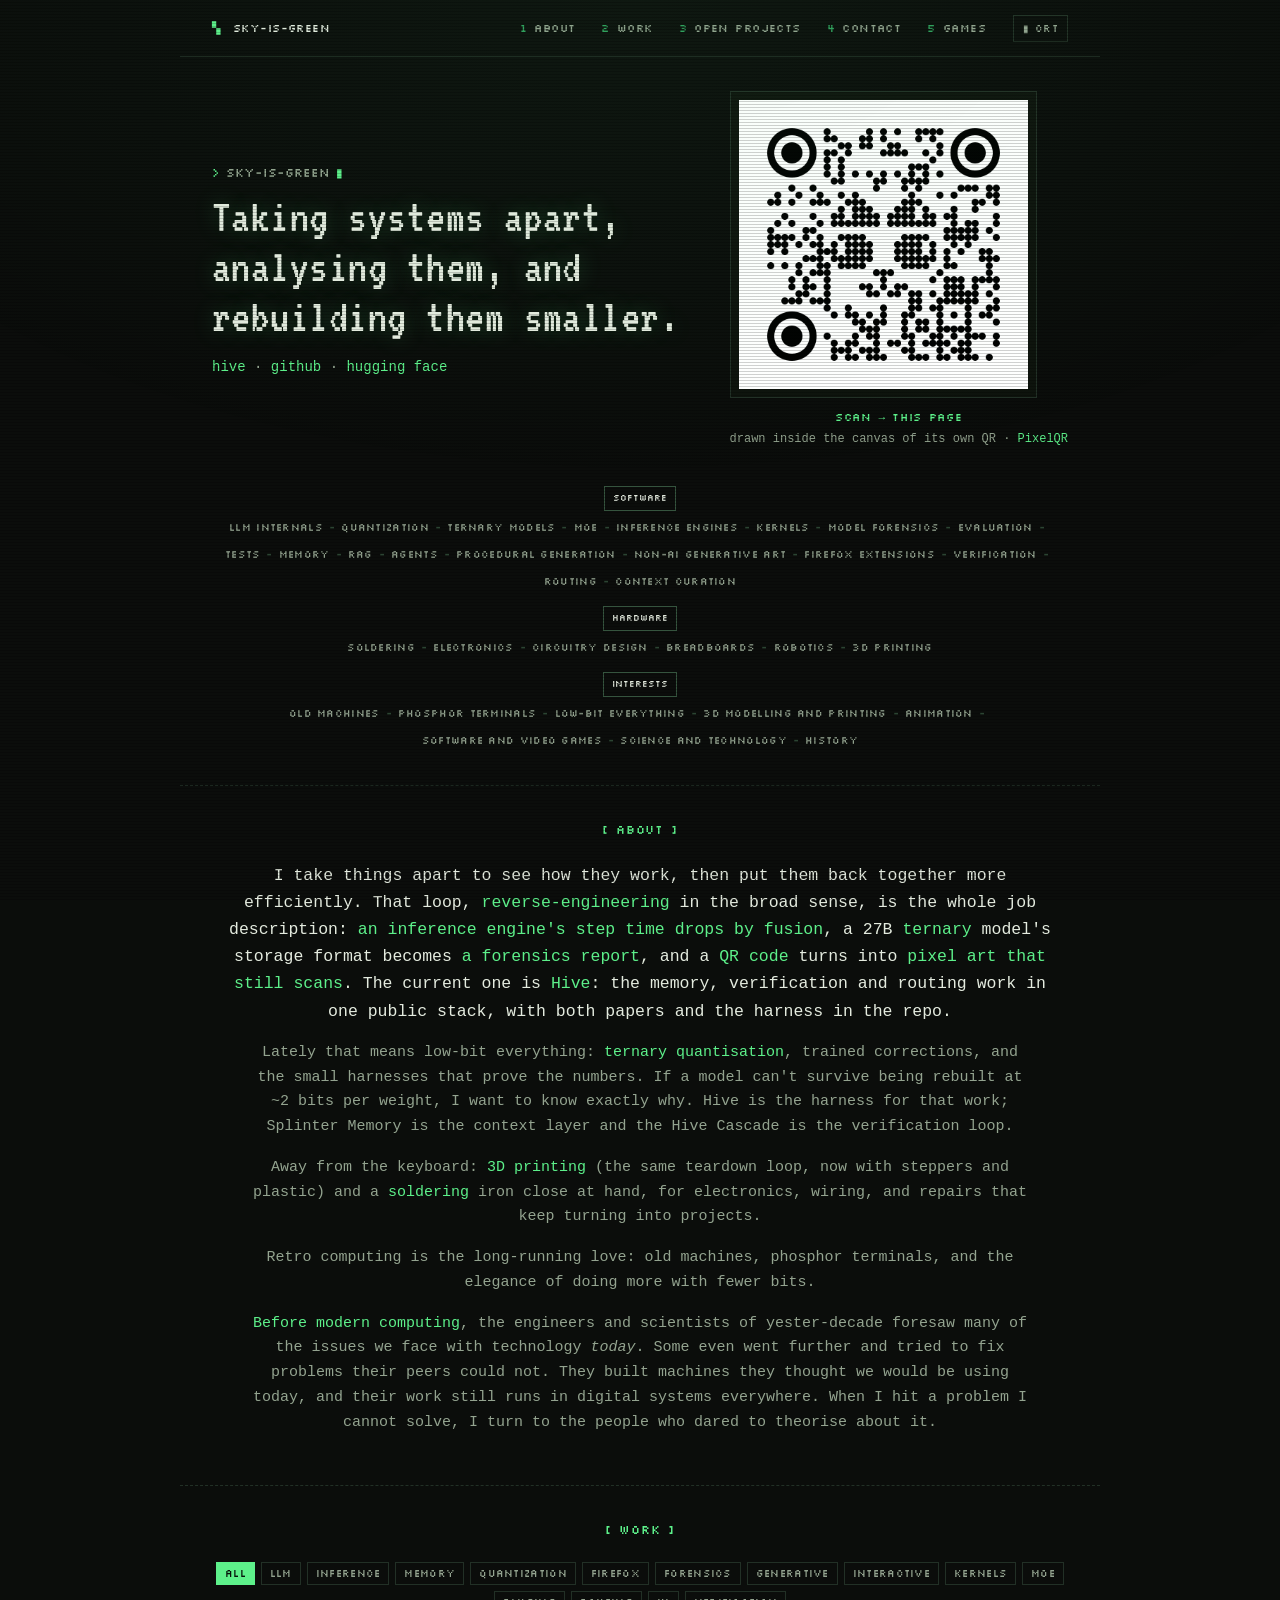
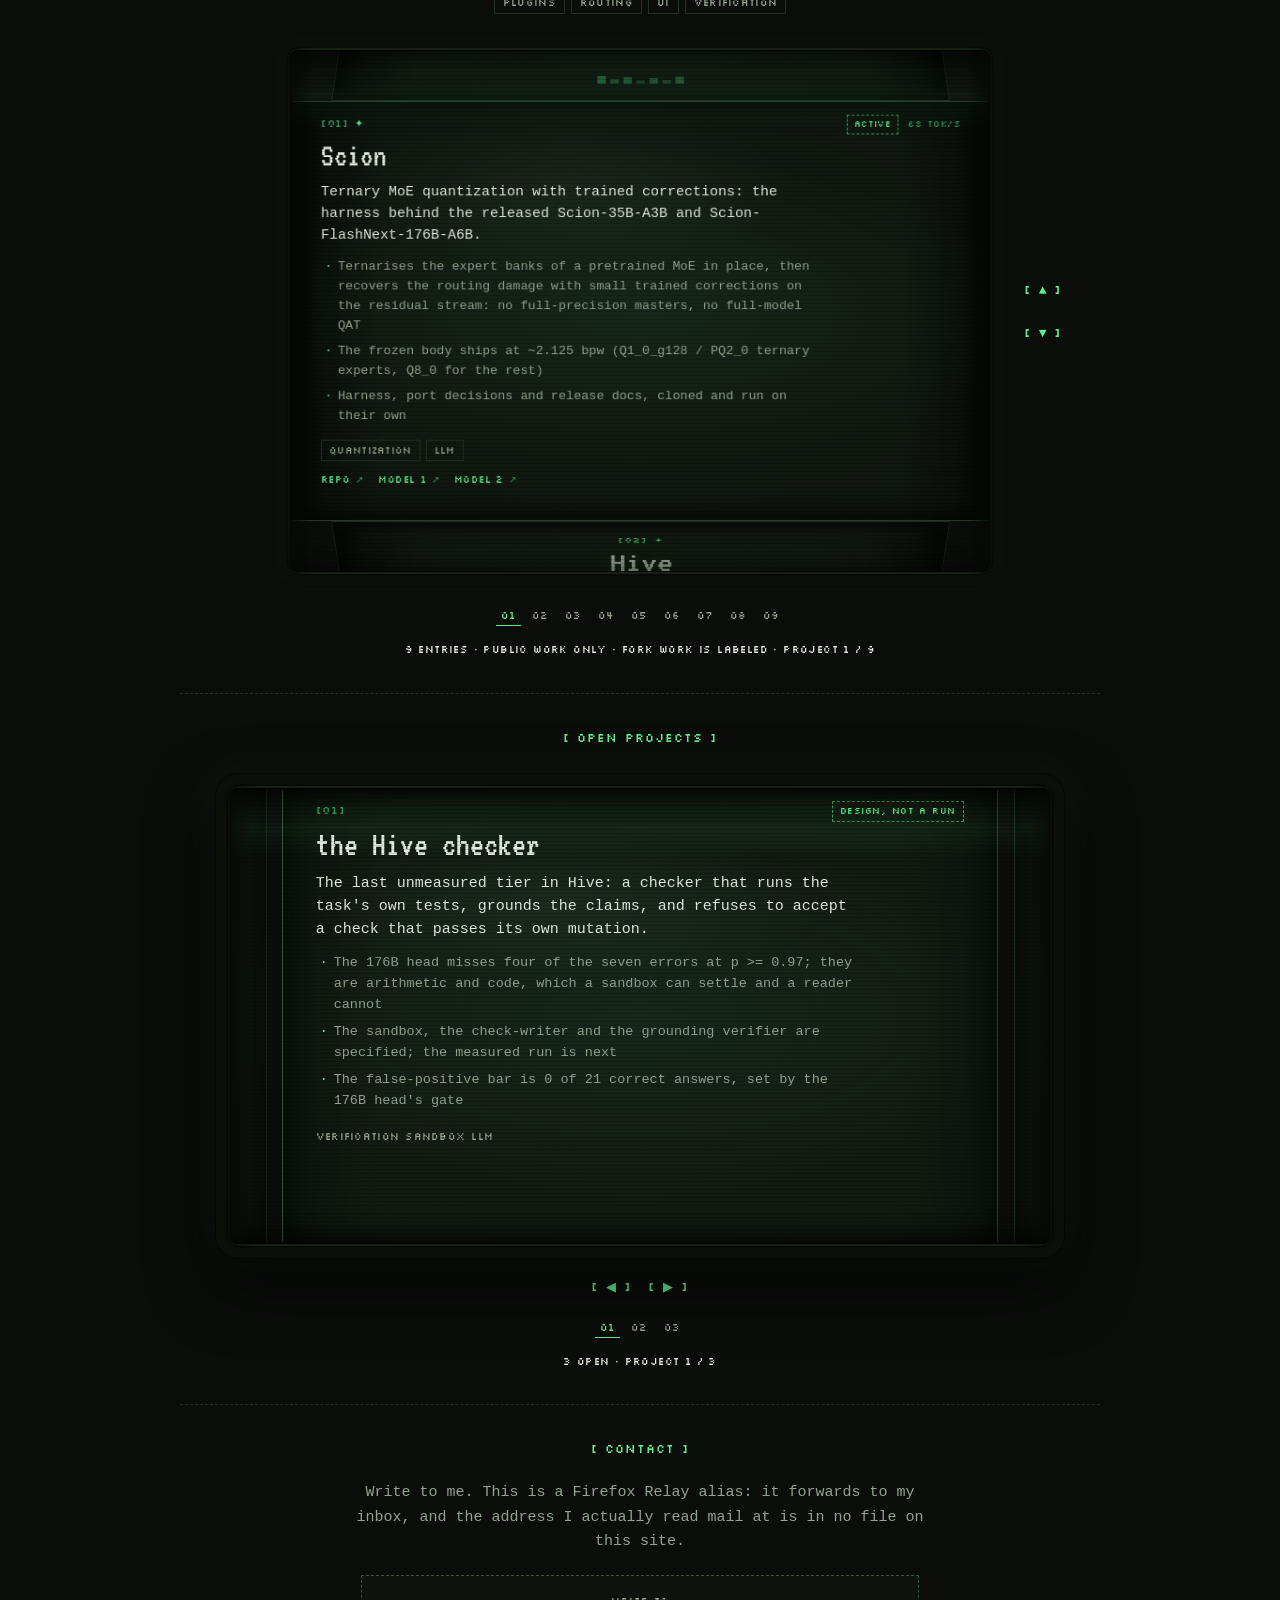
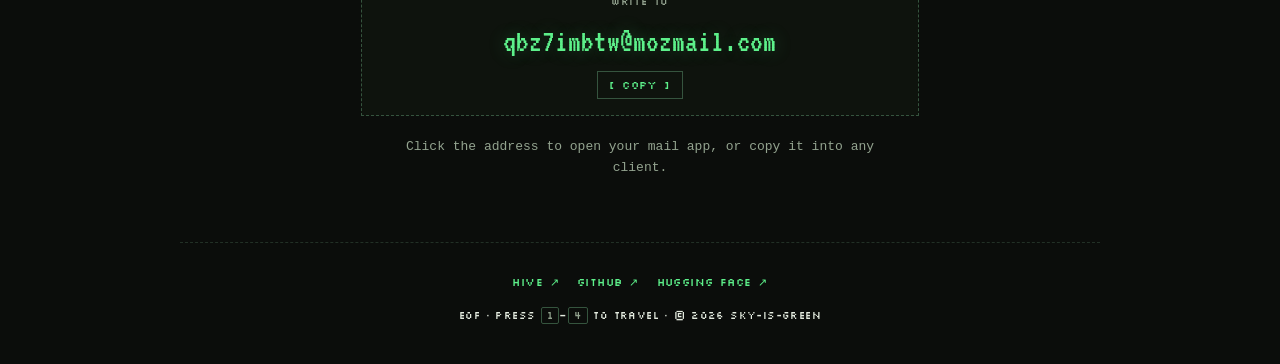
==== commit d2e484ee: "data: feature Hive and the two papers" ====
--- a/index.html
+++ b/index.html
@@ -4,7 +4,7 @@
 <meta charset="utf-8">
 <meta name="viewport" content="width=device-width, initial-scale=1">
 <title>Ricky · sky-is-green</title>
-<meta name="description" content="Ricky (sky-is-green): low-bit systems, ternary quantization, inference engines, and things taken apart to be rebuilt smaller.">
+<meta name="description" content="Ricky (sky-is-green): low-bit systems, ternary quantization, inference engines, memory, verification, routing, and things taken apart to be rebuilt smaller.">
 <link rel="icon" href="data:image/svg+xml,%3Csvg xmlns='http://www.w3.org/2000/svg' viewBox='0 0 16 16'%3E%3Crect width='16' height='16' fill='%230b0d0b'/%3E%3Crect x='3' y='3' width='10' height='10' fill='none' stroke='%235df08a' stroke-width='2'/%3E%3Crect x='6' y='6' width='4' height='4' fill='%235df08a'/%3E%3C/svg%3E">
 <link rel="stylesheet" href="styles.css">
 </head>
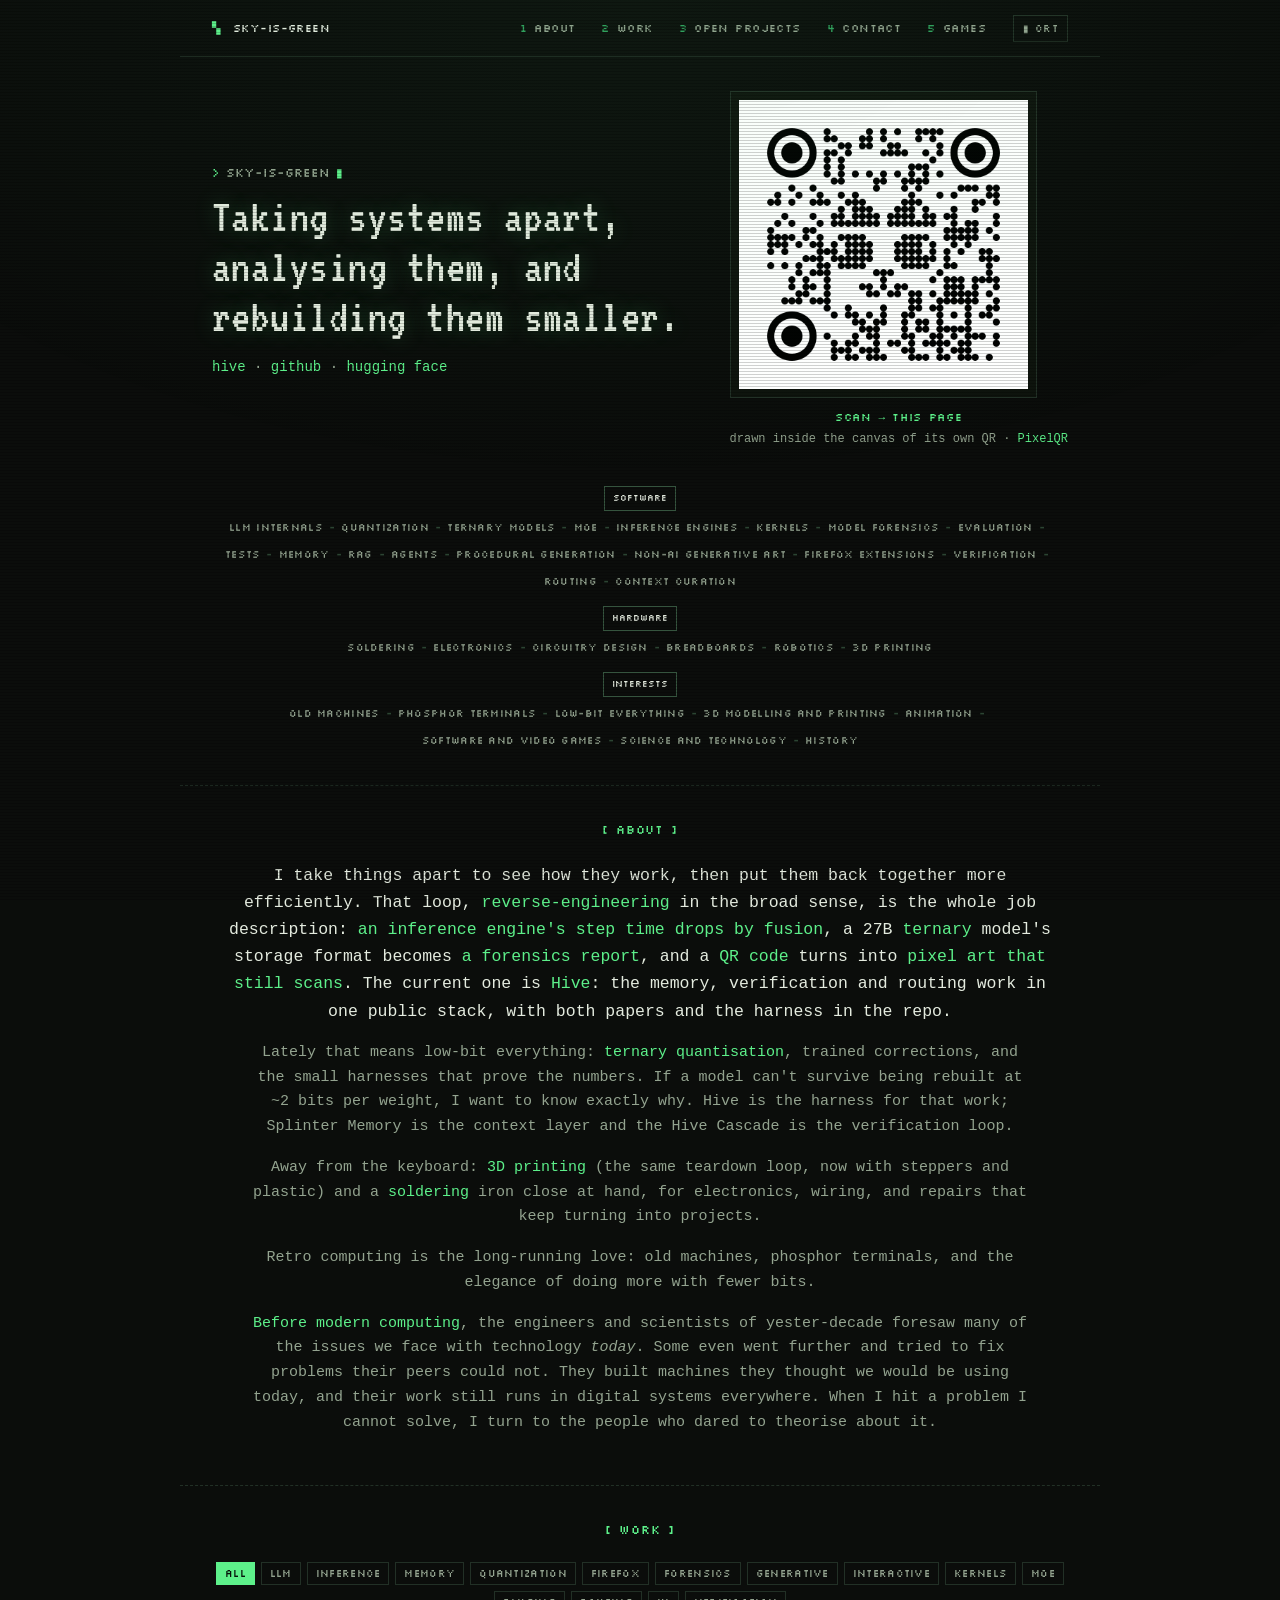
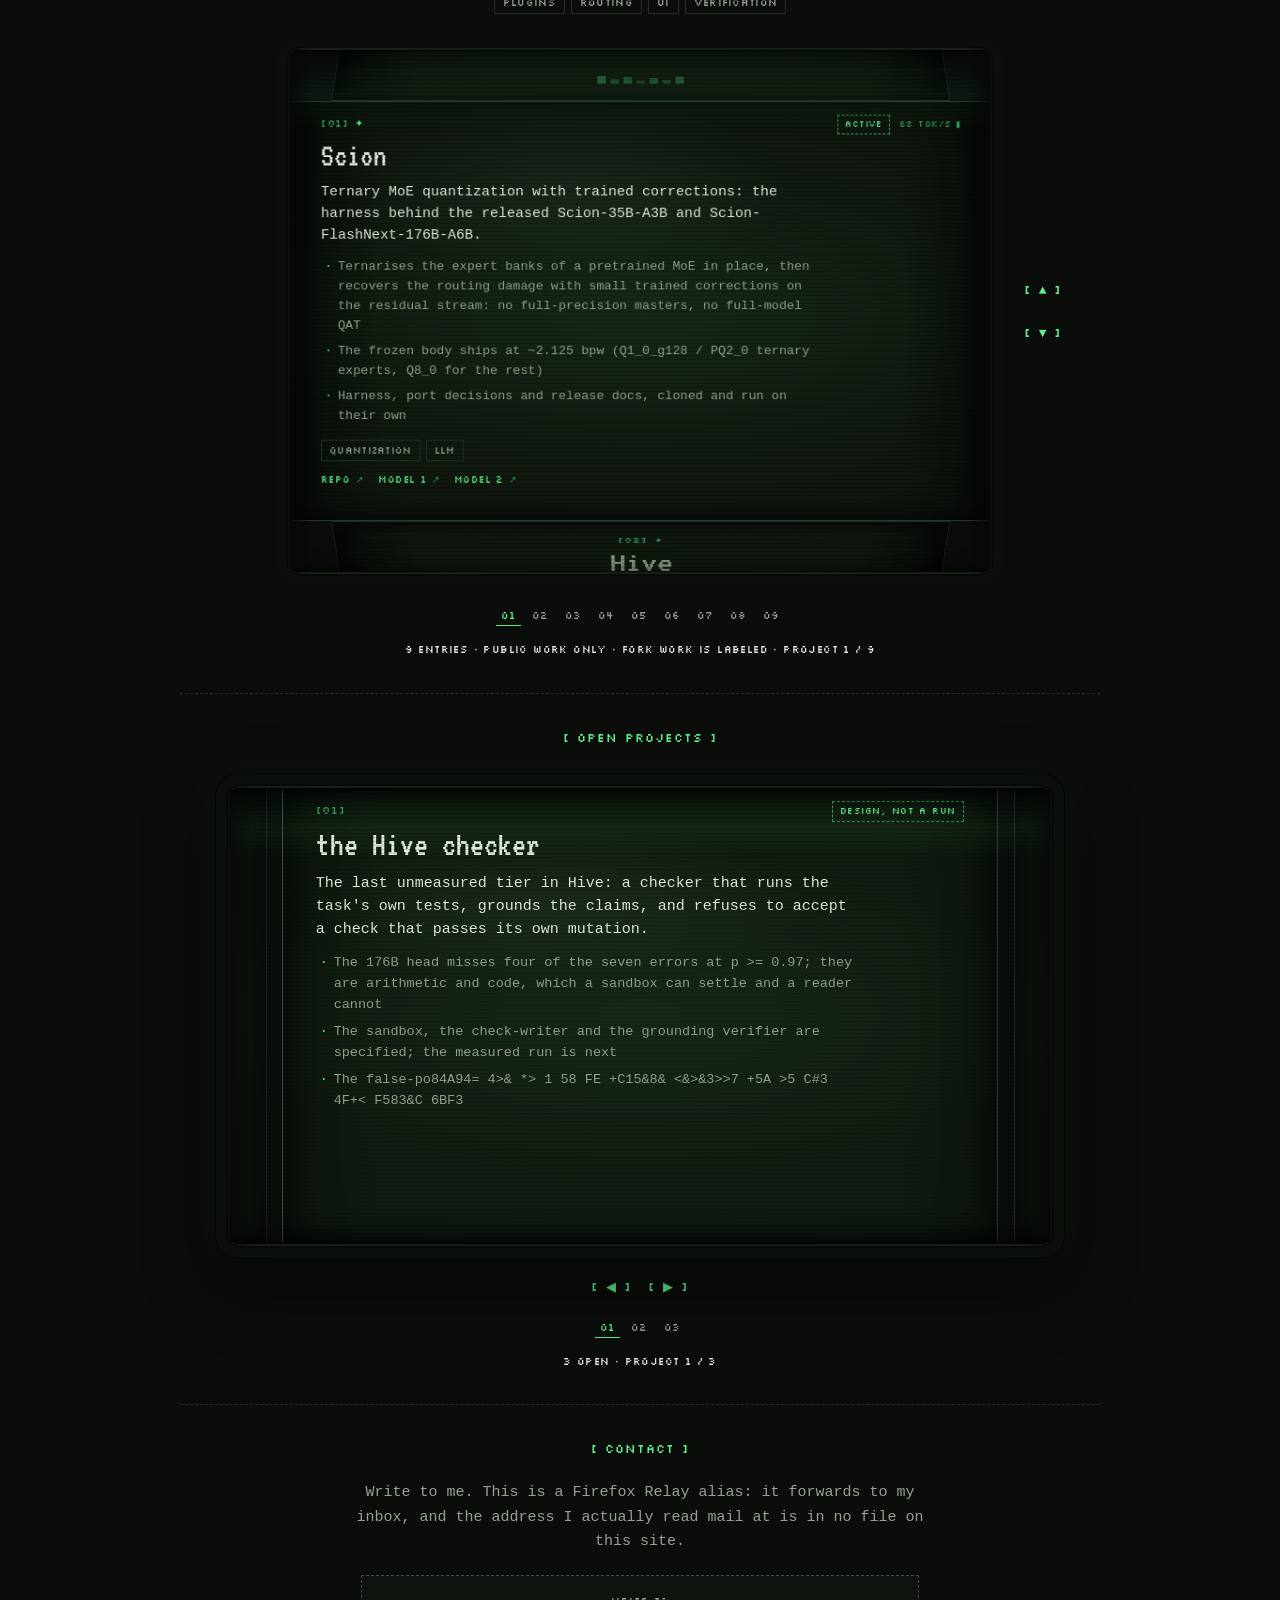
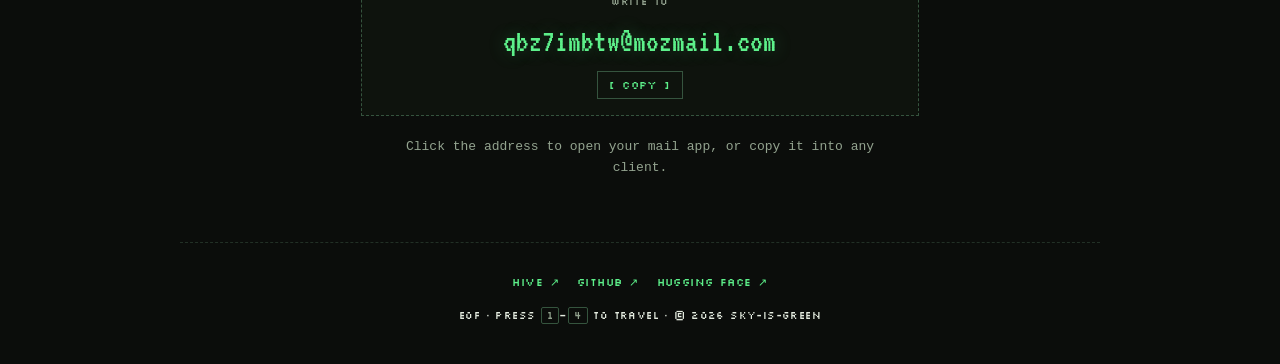
==== commit d9c9a01f: "The brand goes to the GitHub profile github.com/sky-is-green, not the Pages site." ====
--- a/index.html
+++ b/index.html
@@ -12,7 +12,7 @@
 <a class="skip" href="#work">skip to work</a>
 
 <header class="bar wrap">
-  <a class="brand" href="#top"><span class="brand-mark" aria-hidden="true">▚</span> sky-is-green</a>
+  <a class="brand" href="https://github.com/sky-is-green"><span class="brand-mark" aria-hidden="true">▚</span> sky-is-green</a>
   <nav class="menu" aria-label="main menu">
     <a href="#about"><span class="num" aria-hidden="true">1</span>about</a>
     <a href="#work"><span class="num" aria-hidden="true">2</span>work</a>
